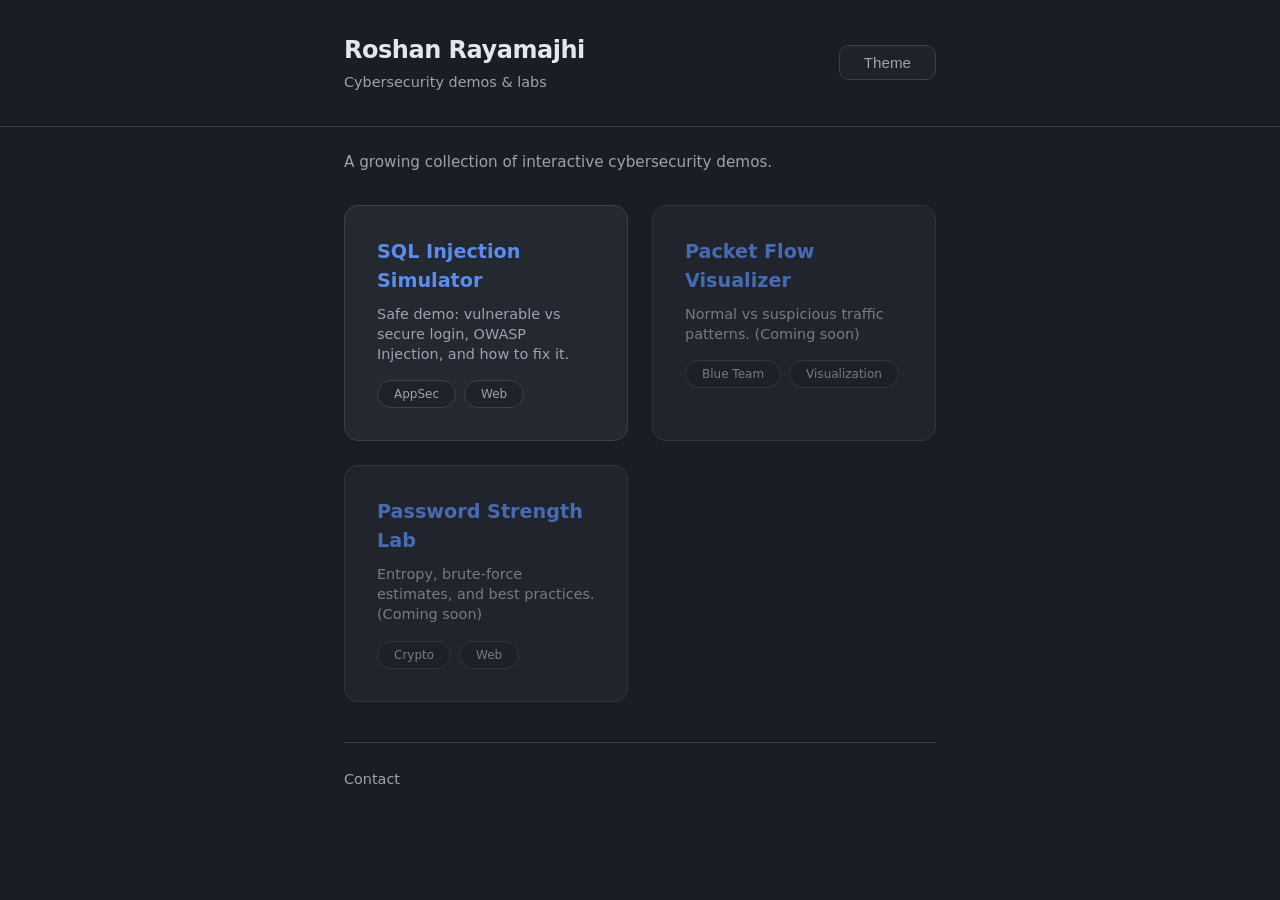
==== index.html @ 333b12aa "Initial commit: Labs hub + SQL Injection Simulator Made-with: Cursor" ====
<!DOCTYPE html>
<html lang="en">
<head>
  <meta charset="utf-8" />
  <meta name="viewport" content="width=device-width, initial-scale=1" />
  <title>Roshan Rayamajhi — Labs</title>
  <link rel="stylesheet" href="styles.css" />
</head>
<body>
  <header class="header">
    <div class="header__inner">
      <div class="brand">
        <div class="brand__name">Roshan Rayamajhi</div>
        <div class="brand__tag">Cybersecurity demos & labs</div>
      </div>
      <button class="theme-btn" id="themeBtn" type="button" aria-label="Toggle dark or light theme">
        Theme
      </button>
    </div>
  </header>

  <main class="main">
    <p class="intro">A growing collection of interactive cybersecurity demos.</p>

    <section class="grid" aria-label="Projects">
      <a class="card" href="./projects/sql-injection-simulator/" aria-label="Open SQL Injection Simulator">
        <div class="card__title">SQL Injection Simulator</div>
        <div class="card__desc">Safe demo: vulnerable vs secure login, OWASP Injection, and how to fix it.</div>
        <div class="card__meta">
          <span class="pill">AppSec</span>
          <span class="pill">Web</span>
        </div>
      </a>

      <div class="card card--soon" aria-label="Coming soon">
        <div class="card__title">Packet Flow Visualizer</div>
        <div class="card__desc">Normal vs suspicious traffic patterns. (Coming soon)</div>
        <div class="card__meta">
          <span class="pill">Blue Team</span>
          <span class="pill">Visualization</span>
        </div>
      </div>

      <div class="card card--soon" aria-label="Coming soon">
        <div class="card__title">Password Strength Lab</div>
        <div class="card__desc">Entropy, brute-force estimates, and best practices. (Coming soon)</div>
        <div class="card__meta">
          <span class="pill">Crypto</span>
          <span class="pill">Web</span>
        </div>
      </div>
    </section>

    <footer class="footer">
      <a href="mailto:your-email@gmail.com">Contact</a>
    </footer>
  </main>

  <script src="app.js"></script>
</body>
</html>
---- styles.css ----
/* --- Design tokens (match SQL Injection Simulator) --- */
:root {
  --space-xs: 0.25rem;
  --space-sm: 0.5rem;
  --space-md: 1rem;
  --space-lg: 1.5rem;
  --space-xl: 2rem;
  --space-2xl: 2.5rem;
  --radius-sm: 6px;
  --radius-md: 10px;
  --radius-lg: 14px;
  --radius-pill: 9999px;
  --bg-page: #1a1d23;
  --bg-card: #242830;
  --border: #3a404c;
  --bg-input: #1e2229;
  --text: #e4e6eb;
  --text-muted: #9ca3af;
  --accent: #5b8def;
  --accent-hover: #7aa3f5;
  --transition: 0.2s ease;
}

[data-theme="light"] {
  --bg-page: #f0f2f5;
  --bg-card: #ffffff;
  --border: #d1d5db;
  --bg-input: #e5e7eb;
  --text: #1f2937;
  --text-muted: #6b7280;
  --accent: #2563eb;
  --accent-hover: #1d4ed8;
}

/* --- Reset & base --- */
*, *::before, *::after {
  box-sizing: border-box;
}

body {
  margin: 0;
  min-height: 100vh;
  font-family: system-ui, -apple-system, BlinkMacSystemFont, 'Segoe UI', Roboto, sans-serif;
  font-size: 16px;
  line-height: 1.5;
  color: var(--text);
  background: var(--bg-page);
  -webkit-font-smoothing: antialiased;
}

/* --- Header --- */
.header {
  border-bottom: 1px solid var(--border);
}

.header__inner {
  max-width: 640px;
  margin: 0 auto;
  padding: var(--space-xl) var(--space-lg);
  display: flex;
  align-items: center;
  justify-content: space-between;
  gap: var(--space-md);
}

.brand__name {
  margin: 0;
  font-size: 1.5rem;
  font-weight: 700;
  letter-spacing: -0.02em;
  color: var(--text);
}

.brand__tag {
  margin: var(--space-xs) 0 0;
  font-size: 0.9rem;
  color: var(--text-muted);
}

.theme-btn {
  padding: var(--space-sm) var(--space-lg);
  font-size: 0.95rem;
  font-weight: 500;
  color: var(--text-muted);
  background: var(--bg-input);
  border: 1px solid var(--border);
  border-radius: var(--radius-md);
  cursor: pointer;
  transition: color var(--transition), background var(--transition), border-color var(--transition);
}

.theme-btn:hover {
  color: var(--text);
}

.theme-btn:focus-visible {
  outline: 2px solid var(--accent);
  outline-offset: 2px;
}

/* --- Main --- */
.main {
  max-width: 640px;
  margin: 0 auto;
  padding: var(--space-lg);
}

.intro {
  margin: 0 0 var(--space-xl);
  font-size: 0.95rem;
  color: var(--text-muted);
}

/* --- Grid --- */
.grid {
  display: grid;
  grid-template-columns: repeat(2, minmax(0, 1fr));
  gap: var(--space-lg);
}

/* --- Cards --- */
.card {
  display: block;
  text-decoration: none;
  color: inherit;
  background: var(--bg-card);
  border: 1px solid var(--border);
  border-radius: var(--radius-lg);
  padding: var(--space-xl);
  transition: transform var(--transition), border-color var(--transition), box-shadow var(--transition);
}

.card:hover {
  transform: translateY(-2px);
  border-color: var(--accent);
  box-shadow: 0 4px 12px rgba(0, 0, 0, 0.15);
}

.card:focus-visible {
  outline: 2px solid var(--accent);
  outline-offset: 2px;
}

.card__title {
  margin: 0 0 var(--space-sm);
  font-size: 1.2rem;
  font-weight: 600;
  color: var(--accent);
}

.card__desc {
  margin: 0;
  font-size: 0.9rem;
  color: var(--text-muted);
  line-height: 1.4;
}

.card__meta {
  margin-top: var(--space-md);
  display: flex;
  flex-wrap: wrap;
  gap: var(--space-sm);
}

.pill {
  font-size: 0.75rem;
  font-weight: 500;
  padding: var(--space-xs) var(--space-md);
  border-radius: var(--radius-pill);
  border: 1px solid var(--border);
  background: var(--bg-input);
  color: var(--text-muted);
}

.card--soon {
  opacity: 0.7;
  cursor: default;
  pointer-events: none;
}

.card--soon:hover {
  transform: none;
  border-color: var(--border);
  box-shadow: none;
}

/* --- Footer --- */
.footer {
  margin-top: var(--space-2xl);
  padding-top: var(--space-lg);
  border-top: 1px solid var(--border);
}

.footer a {
  font-size: 0.9rem;
  color: var(--text-muted);
  text-decoration: none;
}

.footer a:hover {
  color: var(--accent);
}

.footer a:focus-visible {
  outline: 2px solid var(--accent);
  outline-offset: 2px;
}

/* --- Responsive --- */
@media (max-width: 720px) {
  .grid {
    grid-template-columns: 1fr;
  }
}
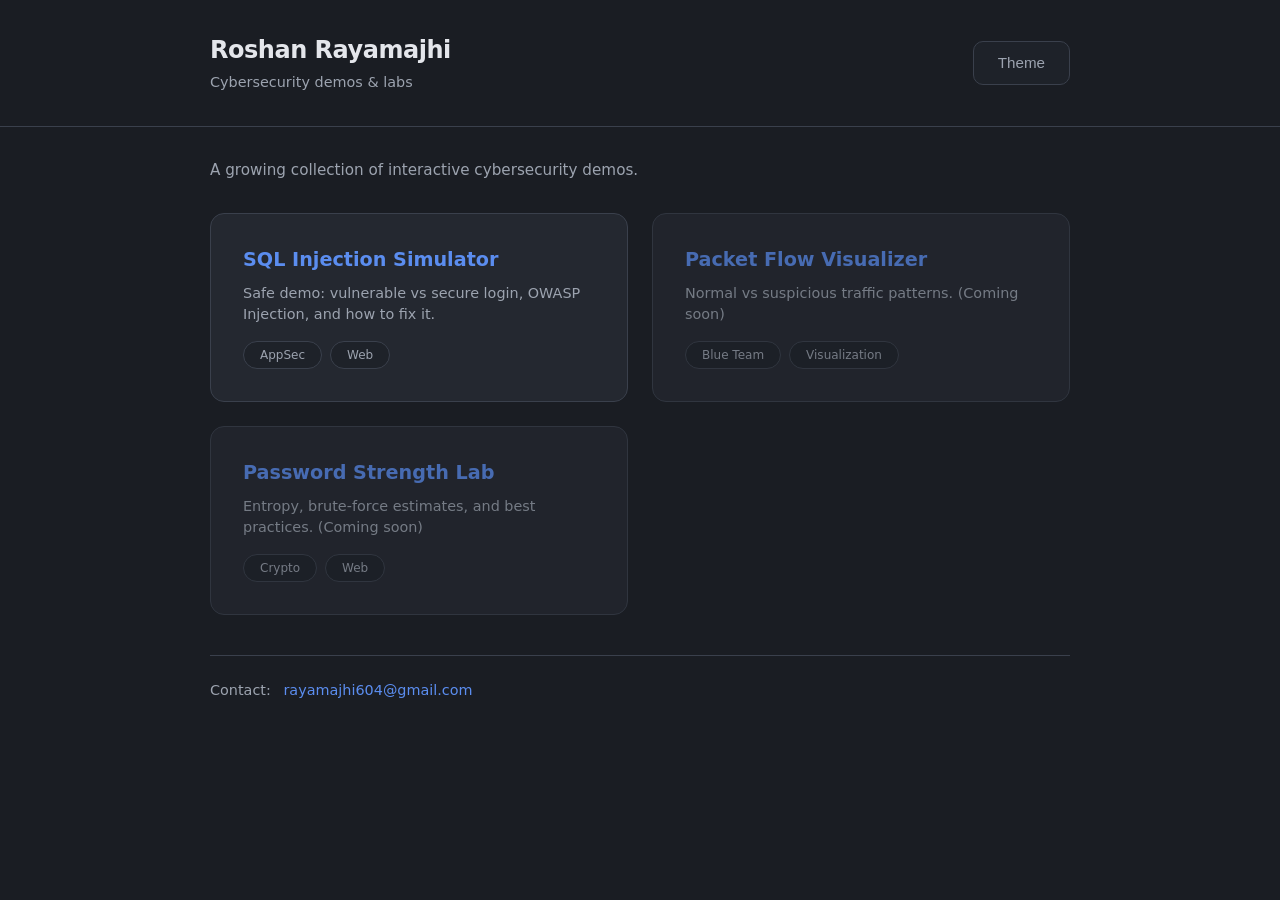
==== commit 3f2382e9: "responsive" ====
--- a/index.html
+++ b/index.html
@@ -52,7 +52,8 @@
     </section>
 
     <footer class="footer">
-      <a href="mailto:your-email@gmail.com">Contact</a>
+      <span class="footer__label">Contact:</span>
+      <a class="footer__link" href="mailto:rayamajhi604@gmail.com">rayamajhi604@gmail.com</a>
     </footer>
   </main>
 
--- a/styles.css
+++ b/styles.css
@@ -10,6 +10,8 @@
   --radius-md: 10px;
   --radius-lg: 14px;
   --radius-pill: 9999px;
+  --content-max: 900px;
+  --pad-h: 1.25rem;
   --bg-page: #1a1d23;
   --bg-card: #242830;
   --border: #3a404c;
@@ -54,13 +56,17 @@
 }
 
 .header__inner {
-  max-width: 640px;
+  max-width: var(--content-max);
   margin: 0 auto;
-  padding: var(--space-xl) var(--space-lg);
+  padding: var(--space-xl) var(--pad-h);
   display: flex;
   align-items: center;
   justify-content: space-between;
   gap: var(--space-md);
+}
+
+.brand {
+  min-width: 0;
 }
 
 .brand__name {
@@ -78,6 +84,8 @@
 }
 
 .theme-btn {
+  flex-shrink: 0;
+  min-height: 44px;
   padding: var(--space-sm) var(--space-lg);
   font-size: 0.95rem;
   font-weight: 500;
@@ -100,15 +108,16 @@
 
 /* --- Main --- */
 .main {
-  max-width: 640px;
+  max-width: var(--content-max);
   margin: 0 auto;
-  padding: var(--space-lg);
+  padding: var(--space-xl) var(--pad-h);
 }
 
 .intro {
   margin: 0 0 var(--space-xl);
   font-size: 0.95rem;
   color: var(--text-muted);
+  line-height: 1.5;
 }
 
 /* --- Grid --- */
@@ -152,7 +161,8 @@
   margin: 0;
   font-size: 0.9rem;
   color: var(--text-muted);
-  line-height: 1.4;
+  line-height: 1.45;
+  word-wrap: break-word;
 }
 
 .card__meta {
@@ -189,26 +199,82 @@
   margin-top: var(--space-2xl);
   padding-top: var(--space-lg);
   border-top: 1px solid var(--border);
-}
-
-.footer a {
   font-size: 0.9rem;
   color: var(--text-muted);
+}
+
+.footer__label {
+  margin-right: var(--space-sm);
+}
+
+.footer__link {
+  color: var(--accent);
   text-decoration: none;
 }
 
-.footer a:hover {
-  color: var(--accent);
-}
-
-.footer a:focus-visible {
+.footer__link:hover {
+  color: var(--accent-hover);
+  text-decoration: underline;
+}
+
+.footer__link:focus-visible {
   outline: 2px solid var(--accent);
   outline-offset: 2px;
 }
 
 /* --- Responsive --- */
-@media (max-width: 720px) {
+@media (max-width: 680px) {
+  :root {
+    --pad-h: 1rem;
+  }
+
+  .header__inner {
+    padding-top: var(--space-lg);
+    padding-bottom: var(--space-lg);
+  }
+
+  .main {
+    padding-top: var(--space-lg);
+  }
+
   .grid {
     grid-template-columns: 1fr;
-  }
-}
+    gap: var(--space-md);
+  }
+
+  .card {
+    padding: var(--space-lg);
+  }
+
+  .card__title {
+    font-size: 1.1rem;
+  }
+
+  .card__desc {
+    font-size: 0.875rem;
+  }
+
+  .footer {
+    margin-top: var(--space-xl);
+    padding-top: var(--space-md);
+  }
+}
+
+@media (max-width: 400px) {
+  :root {
+    --pad-h: 0.75rem;
+  }
+
+  .brand__name {
+    font-size: 1.25rem;
+  }
+
+  .brand__tag {
+    font-size: 0.85rem;
+  }
+
+  .theme-btn {
+    padding: var(--space-sm) var(--space-md);
+    font-size: 0.9rem;
+  }
+}
